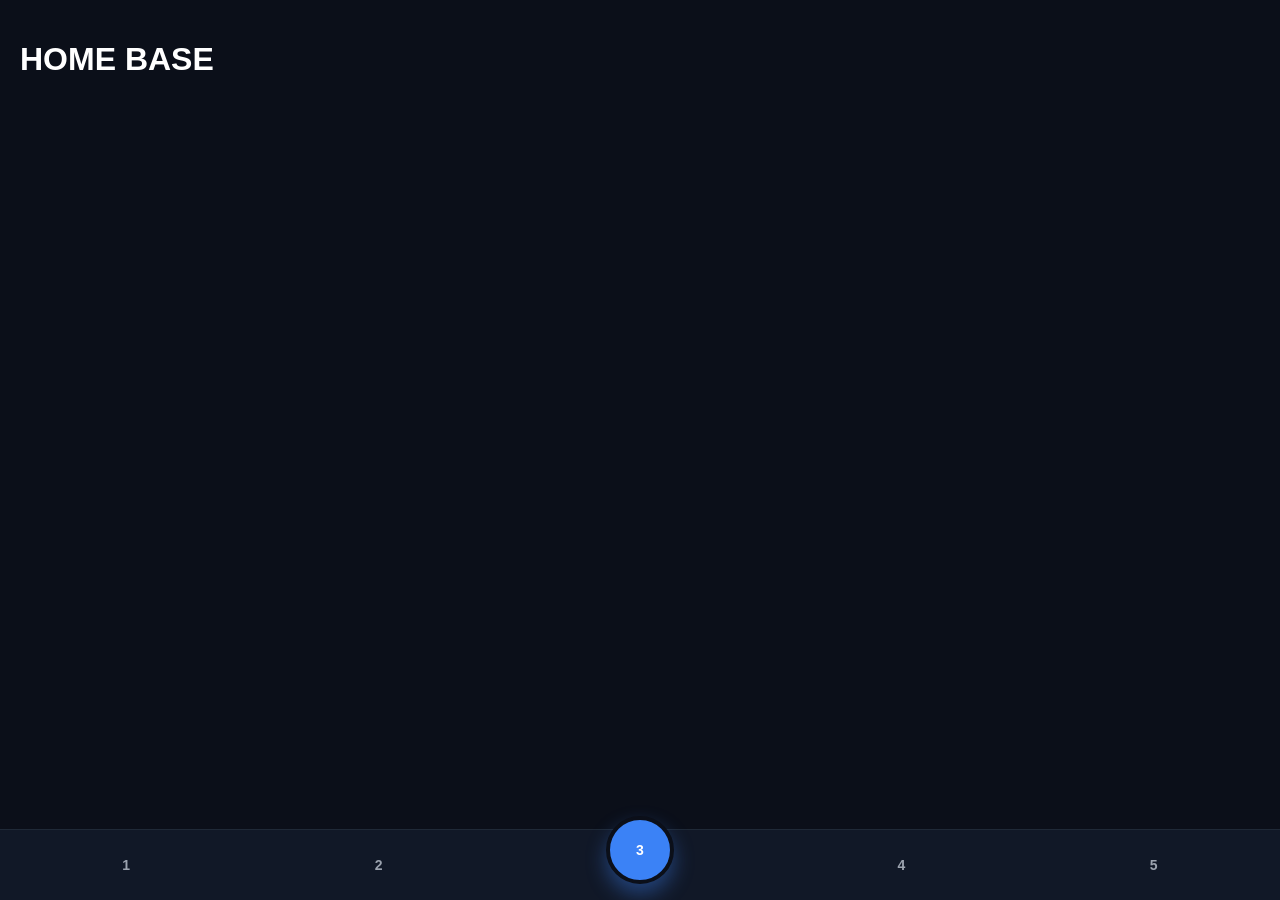
==== index.html @ bb0b7380 "Update page class for active content" ====
<!doctype html>
<html lang="id">
  <head>
    <meta charset="UTF-8" />
    <meta name="viewport" content="width=device-width, initial-scale=1.0" />
    <title>Manage Our Body</title>
    <link rel="stylesheet" href="Side.css" />
  </head>
  <body>
    <div class="content-container">
      <div id="page-sek" class="page-content">
        <h1>GAK TAHU</h1>
      </div>

      <div id="page-nanti" class="page-content">
        <h1>WORK BALANCE</h1>
      </div>

      <div id="page-utama" class="page-content active">
        <h1>HOME BASE</h1>
      </div>

      <div id="page-money" class="page-content">
        <h1>MONEY MANAGER</h1>
      </div>

      <div id="page-profile" class="page-content">
        <div class="profile-header">
          <div
            class="avatar-container"
            id="avatar-container"
            style="cursor: pointer"
          >
            <!-- Default Avatar gambar kosong/placeholder -->
            <img
              id="avatar-img"
              src="https://images.unsplash.com/photo-1535713875002-d1d0cf377fde?w=150"
              alt="Foto Profil"
              class="avatar"
            />

            <div class="edit-badge">✏️</div>
          </div>
        </div>
        <!-- Input file tersembunyi untuk memicu galeri HP -->
        <input
          type="file"
          id="avatar-input"
          accept="image/*"
          style="display: none"
        />

        <!-- Nama Profil -->
        <h2 class="profile-name">AKHMAD UBAIDILLAH ASFIYA</h2>

        <!-- Lencana My Points dengan Border Kuning Sesuai Referensi Foto 136666.jpg -->
        <div class="my-points-box">
          <span>MY POINTS</span>
        </div>
      

      <!-- Daftar Menu Utama -->
      <div class="menu-list">
        <!-- Button Informasi Pribadi -->
        <div class="menu-item" style="cursor: pointer">
          <div class="menu-left">👤 Informasi Pribadi</div>
          <div class="menu-right">➔</div>
        </div>
        <!-- Button Toko -->
        <div class="menu-item" style="cursor: pointer">
          <div class="menu-left">🏪 Toko</div>
          <div class="menu-right">➔</div>
        </div>
        <!-- Button Akumulasi Progress -->
        <div class="menu-item" style="cursor: pointer">
          <div class="menu-left">📊 Akumulasi Progress</div>
          <div class="menu-right">➔</div>
        </div>
      </div>

      <!-- Bagian Sub-Judul: General -->
      <h3 class="section-title">General</h3>

      <!-- Daftar Menu General -->
      <div class="menu-list">
        <!-- Button Bantuan -->
        <div class="menu-item" style="cursor: pointer">
          <div class="menu-left">❓ Bantuan</div>
          <div class="menu-right">➔</div>
        </div>
        <!-- Button Pengaturan -->
        <div class="menu-item" style="cursor: pointer">
          <div class="menu-left">⚙️ Pengaturan</div>
          <div class="menu-right">➔</div>
        </div>
        <!-- Button Legal -->
        <div class="menu-item" style="cursor: pointer">
          <div class="menu-left">⚖️ Legal</div>
          <div class="menu-right">➔</div>
        </div>
      </div>
    </div>
    <div class="bottom">
      <a href="#" data-target="page-sek">1</a>
      <a href="#" data-target="page-nanti">2</a>
      <a href="#" data-target="page-utama">3</a>
      <a href="#" data-target="page-money">4</a>
      <a href="#" data-target="page-profile">5</a>
    </div>

    <script>
      // --- 1. LOGIKA INTERAKTIF UPLOAD FOTO PROFIL ---
      const avatarContainer = document.getElementById("avatar-container");
      const avatarInput = document.getElementById("avatar-input");
      const avatarImg = document.getElementById("avatar-img");

      const savedAvatar = localStorage.getItem("user-avatar-data");
      if (savedAvatar) {
        if (avatarImg) avatarImg.src = savedAvatar;
      }

      if (avatarContainer) {
        avatarContainer.addEventListener("click", () => {
          if (avatarInput) avatarInput.click();
        });
      }

      if (avatarInput) {
        avatarInput.addEventListener("change", event => {
          const file = event.target.files[0];
          if (file) {
            const reader = new FileReader();
            reader.onload = function (e) {
              if (avatarImg) avatarImg.src = e.target.result;
              localStorage.setItem("user-avatar-data", e.target.result);
            };
            reader.readAsDataURL(file);
          }
        });
      }

      // --- 2. LOGIKA PERPINDAHAN HALAMAN NAVIGATION BOTTOM ---
      const menuTombol = document.querySelectorAll(".bottom a");
      const semuaHalaman = document.querySelectorAll(".page-content");

      menuTombol.forEach((tombol, indeks) => {
        tombol.addEventListener("click", event => {
          event.preventDefault();

          // Sembunyikan semua halaman terlebih dahulu
          semuaHalaman.forEach(halaman => {
            halaman.classList.remove("active");
          });

          // Tampilkan halaman yang sesuai dengan urutan tombol yang diklik
          if (semuaHalaman[indeks]) {
            semuaHalaman[indeks].classList.add("active");
          }
        });
      });
    </script>
  </body>
</html>
---- Side.css ----
/* Reset CSS Dasar agar rapi di layar HP */
body {
  margin: 0;
  padding: 0;
  font-family: sans-serif;
  background-color: #0b0f19; /* Latar belakang gelap amoled agar hemat baterai HP */
  color: #ffffff;
  min-height: 100vh;
  display: flex;
  flex-direction: column;
}
/* Mengatur wadah navigasi bawah */
.bottom {
  position: fixed;
  bottom: 0;
  left: 0;
  right: 0;
  height: 70px;
  background-color: #111827; /* Abu-abu sangat gelap */
  border-top: 1px solid #1f2937;
  display: flex;
  justify-content: space-around;
  align-items: center;
  z-index: 999;
}
/* Mengatur tiap tombol link di dalam navigasi */
.bottom a {
  color: #9ca3af; /* Warna abu-abu halus untuk menu yang belum aktif */
  text-decoration: none;
  font-weight: bold;
  font-size: 14px;
  width: 50px;
  height: 50px;
  display: flex;
  justify-content: center;
  align-items: center;
  border-radius: 50%;
  transition: all 0.2s ease;
  -webkit-tap-highlight-color: transparent;
}
/* Efek ketika tombol disentuh di layar HP */
.bottom a:active {
  background-color: #1f2937;
  color: #3b82f6;
  outline: none;
  border-radius: 50%;
}
.bottom a:nth-child(3) {
  background-color: #3b82f6; /* Warna biru menyala */
  color: #ffffff;
  width: 60px;
  height: 60px;
  transform: translateY(-15px); /* Menggeser tombol ke atas agar menonjol */
  box-shadow: 0 10px 20px rgba(59, 130, 246, 0.4);
  border: 4px solid #0b0f19; /* Memisahkan tombol dari batas bar */
}
/* Efek saat tombol tengah ditekan */
.bottom a:nth-child(3):active {
  background-color: #2563eb;
  transform: translateY(-12px) scale(0.95);
}
/* --- GAYA TATA LETAK MENU PROFIL TERPERINCI --- */
.content-container {
  padding: 20px;
  padding-bottom: 90px; /* Memberi ruang agar tidak terpotong navbar */
}
.page-content {
  display: none; /* Sembunyikan default */
}
.page-content.active {
  display: block; /* Munculkan saat aktif */
}
.profile-header {
  display: flex;
  flex-direction: column;
  align-items: center;
  margin-top: 30px;
  margin-bottom: 30px;
}
.avatar-container {
  position: relative;
  width: 120px;
  height: 120px;
}
.avatar {
  width: 100%;
  height: 100%;
  border-radius: 50%;
  object-fit: cover;
  border: 3px solid #1f2937;
  background-color: #1f2937;
}
.edit-badge {
  position: absolute;
  bottom: 0px;
  right: 0px;
  background-color: #111827;
  width: 20px;
  height: 20px;
  border-radius: 50%;
  display: flex;
  justify-content: center;
  align-items: center;
  font-size: 14px;
  border: 2px solid #0b0f19;
  -webkit-tap-highlight-color: transparent;
}
.profile-name {
  font-size: 18px;
  font-weight: bold;
  letter-spacing: 0.5px;
  margin: 16px 0 12px 0;
  text-align: center;
  color: #ffffff;
}
/* Lencana My Points Berwarna Kuning Mengacu pada Referensi Foto 136666.jpg */
.my-points-box {
  display: block;
  width: 100%;
  max-width: 320px;
  margin: 15px auto;
  box-sizing: border-box;
  padding: 12px 0;
  border: 3px solid #fde047;
  border-radius: 16px;
  color: #fde047;
  font-weight: bold;
  font-size: 14px;
  text-align: center;
  background-color: transparent;
}
/* Pengelompokan Kotak List Menu */
.menu-list {
  background-color: #111827;
  border-radius: 16px;
  overflow: hidden;
  border: 1px solid #1f2937;
  margin-bottom: 24px;
}
.menu-item {
  display: flex;
  justify-content: space-between;
  align-items: center;
  padding: 18px;
  border-bottom: 1px solid #1f2937;
  transition: background-color 0.2s ease;
}
.menu-item:active {
  background-color: #1f2937; /* Efek menyala samar saat disentuh di HP */
}
.menu-item:last-child {
  border-bottom: none; /* Hilangkan garis bawah untuk item paling bawah */
}
.menu-left {
  font-size: 15px;
  font-weight: bold;
  color: #f3f4f6;
}
.menu-right {
  color: #6b7280;
  font-size: 14px;
}
/* Judul Kategori "General" */
.section-title {
  font-size: 15px;
  font-weight: bold;
  text-transform: uppercase;
  letter-spacing: 0.5px;
  margin: 10px 0 12px 4px;
  color: #9ca3af;
}
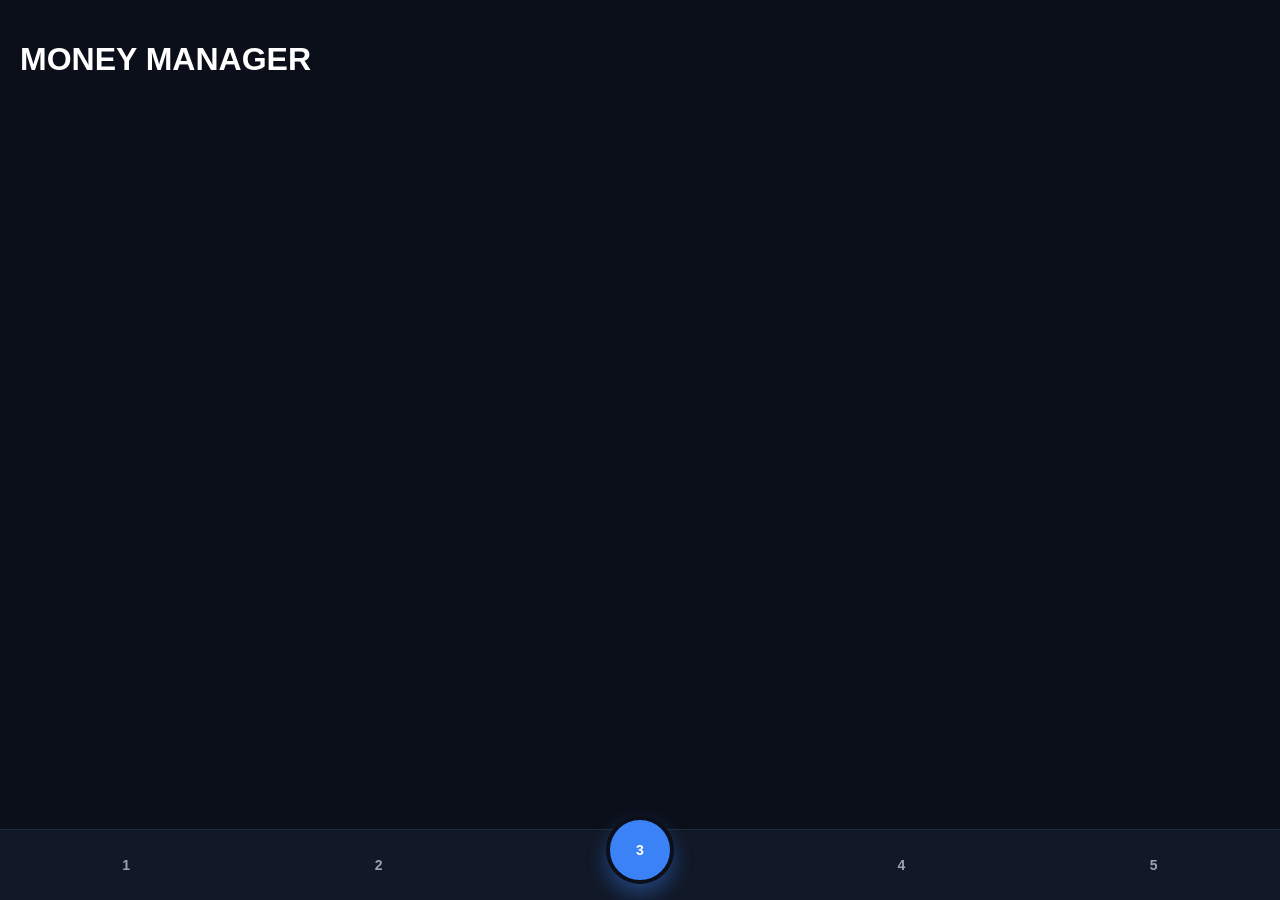
==== commit 511a71bb: "Rename Base.html to index.html" ====
--- a/index.html
+++ b/index.html
@@ -5,6 +5,7 @@
     <meta name="viewport" content="width=device-width, initial-scale=1.0" />
     <title>Manage Our Body</title>
     <link rel="stylesheet" href="Side.css" />
+    
   </head>
   <body>
     <div class="content-container">
@@ -16,11 +17,11 @@
         <h1>WORK BALANCE</h1>
       </div>
 
-      <div id="page-utama" class="page-content active">
+      <div id="page-utama" class="page-content">
         <h1>HOME BASE</h1>
       </div>
 
-      <div id="page-money" class="page-content">
+      <div id="page-money" class="page-content active">
         <h1>MONEY MANAGER</h1>
       </div>
 
@@ -57,46 +58,66 @@
         <div class="my-points-box">
           <span>MY POINTS</span>
         </div>
-      
 
-      <!-- Daftar Menu Utama -->
-      <div class="menu-list">
-        <!-- Button Informasi Pribadi -->
-        <div class="menu-item" style="cursor: pointer">
-          <div class="menu-left">👤 Informasi Pribadi</div>
-          <div class="menu-right">➔</div>
+        <!-- Daftar Menu Utama -->
+        <div class="menu-list">
+          <!-- Button Informasi Pribadi -->
+          <div class="menu-item" style="cursor: pointer">
+            <div class="menu-left">👤 Informasi Pribadi</div>
+            <div class="menu-right">➔</div>
+          </div>
+          <!-- Button Toko -->
+          <div class="menu-item" style="cursor: pointer">
+            <div class="menu-left">🏪 Toko</div>
+            <div class="menu-right">➔</div>
+          </div>
+          <!-- Button Akumulasi Progress -->
+          <div class="menu-item" style="cursor: pointer">
+            <div class="menu-left">📊 Akumulasi Progress</div>
+            <div class="menu-right">➔</div>
+          </div>
         </div>
-        <!-- Button Toko -->
-        <div class="menu-item" style="cursor: pointer">
-          <div class="menu-left">🏪 Toko</div>
-          <div class="menu-right">➔</div>
+
+        <!-- Bagian Sub-Judul: General -->
+        <h3 class="section-title">General</h3>
+
+        <!-- Daftar Menu General -->
+        <div class="menu-list">
+          <!-- Button Bantuan -->
+          <div class="menu-item" style="cursor: pointer">
+            <div class="menu-left">❓ Bantuan</div>
+            <div class="menu-right">➔</div>
+          </div>
+          <!-- Button Pengaturan -->
+          <div class="menu-item" style="cursor: pointer">
+            <div class="menu-left">⚙️ Pengaturan</div>
+            <div class="menu-right">➔</div>
+          </div>
+          <!-- Button Legal -->
+          <div class="menu-item" style="cursor: pointer">
+            <div class="menu-left">⚖️ Legal</div>
+            <div class="menu-right">➔</div>
+          </div>
         </div>
-        <!-- Button Akumulasi Progress -->
-        <div class="menu-item" style="cursor: pointer">
-          <div class="menu-left">📊 Akumulasi Progress</div>
-          <div class="menu-right">➔</div>
-        </div>
-      </div>
+        <div id="halaman-pengaturan" style="display: none">
+          <div class="menu-list" style="margin-bottom: 15px">
+            <div
+              class="menu-item"
+              id="btn-kembali-profil"
+              style="cursor: pointer; font-weight: bold"
+            >
+              <div class="menu-left">⬅️ Kembali ke Profil</div>
+              <div class="menu-right"></div>
+            </div>
+          </div>
 
-      <!-- Bagian Sub-Judul: General -->
-      <h3 class="section-title">General</h3>
-
-      <!-- Daftar Menu General -->
-      <div class="menu-list">
-        <!-- Button Bantuan -->
-        <div class="menu-item" style="cursor: pointer">
-          <div class="menu-left">❓ Bantuan</div>
-          <div class="menu-right">➔</div>
-        </div>
-        <!-- Button Pengaturan -->
-        <div class="menu-item" style="cursor: pointer">
-          <div class="menu-left">⚙️ Pengaturan</div>
-          <div class="menu-right">➔</div>
-        </div>
-        <!-- Button Legal -->
-        <div class="menu-item" style="cursor: pointer">
-          <div class="menu-left">⚖️ Legal</div>
-          <div class="menu-right">➔</div>
+          <h3 class="section-title">Tampilan & Bahasa</h3>
+          <div class="menu-list">
+            <div class="menu-item" style="cursor: pointer">
+              <div class="menu-left">🌓 Mode Tampilan (Dark/Light)</div>
+              <div class="menu-right">➔</div>
+            </div>
+          </div>
         </div>
       </div>
     </div>
@@ -107,57 +128,6 @@
       <a href="#" data-target="page-money">4</a>
       <a href="#" data-target="page-profile">5</a>
     </div>
-
-    <script>
-      // --- 1. LOGIKA INTERAKTIF UPLOAD FOTO PROFIL ---
-      const avatarContainer = document.getElementById("avatar-container");
-      const avatarInput = document.getElementById("avatar-input");
-      const avatarImg = document.getElementById("avatar-img");
-
-      const savedAvatar = localStorage.getItem("user-avatar-data");
-      if (savedAvatar) {
-        if (avatarImg) avatarImg.src = savedAvatar;
-      }
-
-      if (avatarContainer) {
-        avatarContainer.addEventListener("click", () => {
-          if (avatarInput) avatarInput.click();
-        });
-      }
-
-      if (avatarInput) {
-        avatarInput.addEventListener("change", event => {
-          const file = event.target.files[0];
-          if (file) {
-            const reader = new FileReader();
-            reader.onload = function (e) {
-              if (avatarImg) avatarImg.src = e.target.result;
-              localStorage.setItem("user-avatar-data", e.target.result);
-            };
-            reader.readAsDataURL(file);
-          }
-        });
-      }
-
-      // --- 2. LOGIKA PERPINDAHAN HALAMAN NAVIGATION BOTTOM ---
-      const menuTombol = document.querySelectorAll(".bottom a");
-      const semuaHalaman = document.querySelectorAll(".page-content");
-
-      menuTombol.forEach((tombol, indeks) => {
-        tombol.addEventListener("click", event => {
-          event.preventDefault();
-
-          // Sembunyikan semua halaman terlebih dahulu
-          semuaHalaman.forEach(halaman => {
-            halaman.classList.remove("active");
-          });
-
-          // Tampilkan halaman yang sesuai dengan urutan tombol yang diklik
-          if (semuaHalaman[indeks]) {
-            semuaHalaman[indeks].classList.add("active");
-          }
-        });
-      });
-    </script>
+<script src="script.js"></script>
   </body>
 </html>
--- a/Side.css
+++ b/Side.css
@@ -169,3 +169,38 @@
   margin: 10px 0 12px 4px;
   color: #9ca3af;
 }
+#halaman-pengaturan {
+  animation: fadeIn 0.3s ease-in-out;
+}
+
+@keyframes fadeIn {
+  from {
+    opacity: 0;
+    transform: translateY(10px);
+  }
+  to {
+    opacity: 1;
+    transform: translateY(0);
+  }
+}
+
+/* Jarak sub-judul (General, Tampilan, dll) biar lebih rapi */
+.section-title {
+  font-size: 14px;
+  font-weight: 600;
+  color: #757575; /* Warna abu-abu elegan */
+  margin: 20px 0 8px 4px;
+  text-transform: uppercase;
+  letter-spacing: 0.5px;
+}
+
+/* Sedikit tweak untuk tombol kembali agar terlihat tegas */
+#btn-kembali-profil {
+  background-color: rgba(0, 0, 0, 0.02); /* Kasih background tipis */
+  border-left: 4px solid #007bff; /* Garis aksen biru di kiri */
+  border-radius: 4px;
+}
+
+#btn-kembali-profil:hover {
+  background-color: rgba(0, 0, 0, 0.05);
+}
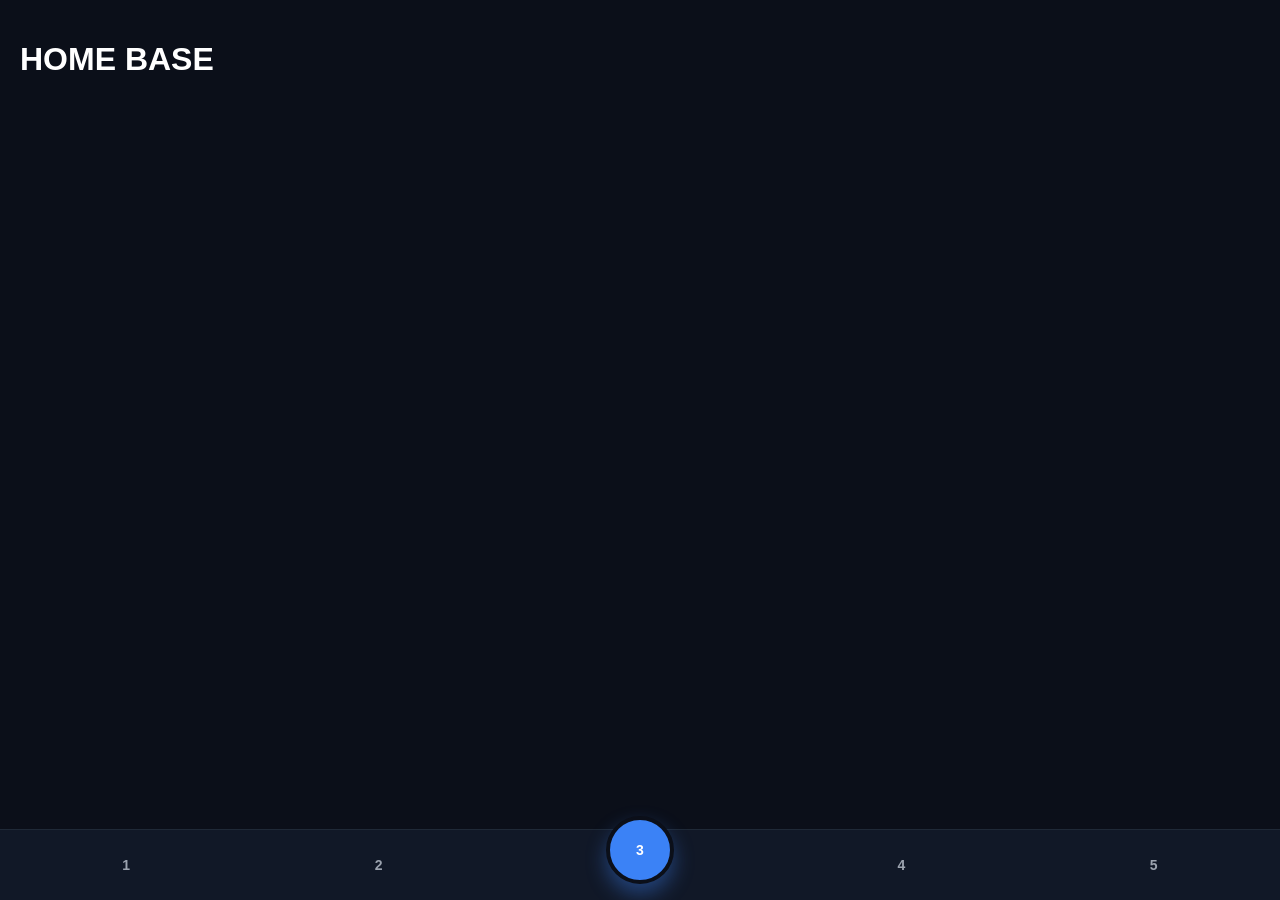
==== commit 639809ec: "Update page-utama and page-money classes" ====
--- a/index.html
+++ b/index.html
@@ -5,7 +5,6 @@
     <meta name="viewport" content="width=device-width, initial-scale=1.0" />
     <title>Manage Our Body</title>
     <link rel="stylesheet" href="Side.css" />
-    
   </head>
   <body>
     <div class="content-container">
@@ -17,11 +16,11 @@
         <h1>WORK BALANCE</h1>
       </div>
 
-      <div id="page-utama" class="page-content">
+      <div id="page-utama" class="page-content active">
         <h1>HOME BASE</h1>
       </div>
 
-      <div id="page-money" class="page-content active">
+      <div id="page-money" class="page-content">
         <h1>MONEY MANAGER</h1>
       </div>
 
@@ -89,7 +88,11 @@
             <div class="menu-right">➔</div>
           </div>
           <!-- Button Pengaturan -->
-          <div class="menu-item" style="cursor: pointer">
+          <div
+            id="btn-buka-pengaturan"
+            class="menu-item"
+            style="cursor: pointer"
+          >
             <div class="menu-left">⚙️ Pengaturan</div>
             <div class="menu-right">➔</div>
           </div>
@@ -99,26 +102,60 @@
             <div class="menu-right">➔</div>
           </div>
         </div>
-        <div id="halaman-pengaturan" style="display: none">
-          <div class="menu-list" style="margin-bottom: 15px">
-            <div
-              class="menu-item"
-              id="btn-kembali-profil"
-              style="cursor: pointer; font-weight: bold"
-            >
-              <div class="menu-left">⬅️ Kembali ke Profil</div>
-              <div class="menu-right"></div>
+      </div>
+      <div id="halaman-pengaturan" class="page-content">
+        <div class="menu-list" style="margin-bottom: 15px">
+          <div
+            class="menu-item"
+            id="btn-kembali-profil"
+            style="cursor: pointer; font-weight: bold"
+          >
+            <div class="menu-left">⬅️ Kembali ke Profil</div>
+            <div class="menu-right"></div>
+          </div>
+        </div>
+
+        <h3 class="section-title">Tampilan & Bahasa</h3>
+        <!-- dark mode -->
+        <div class="menu-list">
+          <div class="menu-item" style="cursor: pointer">
+            <div class="menu-left">🌗 Mode Tampilan (Dark/Light)</div>
+            <div class="menu-right">
+              <label class="switch-warna">
+                <input type="checkbox" id="toggle-darkmode" />
+                <span class="slider-bulat"></span>
+              </label>
             </div>
           </div>
 
-          <h3 class="section-title">Tampilan & Bahasa</h3>
-          <div class="menu-list">
-            <div class="menu-item" style="cursor: pointer">
-              <div class="menu-left">🌓 Mode Tampilan (Dark/Light)</div>
-              <div class="menu-right">➔</div>
-            </div>
+          <!-- bahasa -->
+          <div class="menu-item" style="cursor: pointer">
+            <div class="menu-left">Bahasa</div>
+            <div class="menu-right">➔</div>
           </div>
         </div>
+
+        <h3 class="section-title">Aksesibilitas</h3>
+        <!-- notifikasi -->
+        <div class="menu-list">
+          <div class="menu-item" style="cursor: pointer">
+            <div class="menu-left">Notifikasi</div>
+            <div class="menu-right">➔</div>
+          </div>
+          <!-- unit pengukuran -->
+          <div class="menu-item" style="cursor: pointer">
+            <div class="menu-left">Pengukuran</div>
+            <div class="menu-right">➔</div>
+          </div>
+          <!-- Font -->
+          <div class="menu-item" style="cursor: pointer">
+            <div class="menu-left">Font</div>
+            <div class="menu-right">➔</div>
+          </div>
+        </div>
+      </div>
+      <div id="tampilan" class="page-content">
+        <div class="menu-item" style="cursor: pointer"></div>
       </div>
     </div>
     <div class="bottom">
@@ -128,6 +165,6 @@
       <a href="#" data-target="page-money">4</a>
       <a href="#" data-target="page-profile">5</a>
     </div>
-<script src="script.js"></script>
+    <script src="script.js"></script>
   </body>
 </html>
--- a/Side.css
+++ b/Side.css
@@ -169,9 +169,6 @@
   margin: 10px 0 12px 4px;
   color: #9ca3af;
 }
-#halaman-pengaturan {
-  animation: fadeIn 0.3s ease-in-out;
-}
 
 @keyframes fadeIn {
   from {
@@ -204,3 +201,150 @@
 #btn-kembali-profil:hover {
   background-color: rgba(0, 0, 0, 0.05);
 }
+#list-pengaturan {
+    display: none; /* Sembunyi secara default */
+}
+#list-pengaturan.active {
+    display: block; /* Muncul ketika aktif */
+}
+#halaman-pengaturan { display: none; }
+#halaman-pengaturan.active { display: block; }
+
+/* ==========================================
+   FITUR SWITCH TOGGLE (DARK/LIGHT)
+   ========================================== */
+.switch-warna {
+  position: relative;
+  display: inline-block;
+  width: 42px;
+  height: 22px;
+}
+
+/* Sembunyikan Checkbox Asli */
+.switch-warna input {
+  opacity: 0;
+  width: 0;
+  height: 0;
+}
+
+/* Latar Belakang Slider */
+.slider-bulat {
+  position: absolute;
+  cursor: pointer;
+  top: 0; left: 0; right: 0; bottom: 0;
+  background-color: #3a3a3c; /* Warna default pas gelap */
+  transition: 0.3s ease;
+  border-radius: 22px;
+}
+
+/* Tombol Bulat di Dalam */
+.slider-bulat::before {
+  position: absolute;
+  content: "";
+  height: 16px;
+  width: 16px;
+  left: 3px;
+  bottom: 3px;
+  background-color: #ffffff;
+  transition: 0.3s ease;
+  border-radius: 50%;
+}
+
+/* Efek Pas Switch Aktif (Light Mode / Checked) */
+.switch-warna input:checked + .slider-bulat {
+  background-color: #007bff; /* Mengikuti warna aksen biru profil Mas Ubay */
+}
+
+.switch-warna input:checked + .slider-bulat::before {
+  transform: translateX(20px);
+}
+
+/* ==========================================
+   OVERRIDE WARNA UNTUK LIGHT MODE
+   ========================================== */
+body.light-mode {
+  background-color: #f4f6f9 !important;
+  color: #1c1c1e !important;
+}
+
+body.light-mode .content-container,
+body.light-mode .page-content {
+  background-color: #ffffff !important;
+  color: #1c1c1e !important;
+}
+
+body.light-mode .menu-item {
+  background-color: #f0f2f5 !important;
+  color: #1c1c1e !important;
+}
+
+body.light-mode .section-title {
+  color: #666666 !important;
+}
+
+body.light-mode h1, 
+body.light-mode h2, 
+body.light-mode h3 {
+  color: #1c1c1e !important;
+}
+/* ==========================================
+   OVERRIDE WARNA UNTUK LIGHT MODE (FIX TULISAN PUTIH)
+   ========================================== */
+body.light-mode {
+  background-color: #f4f6f9 !important;
+  color: #1c1c1e !important;
+}
+
+body.light-mode .content-container,
+body.light-mode .page-content {
+  background-color: #ffffff !important;
+  color: #1c1c1e !important;
+}
+
+/* Memaksa semua item list menu dan teks di dalamnya berubah jadi hitam */
+body.light-mode .menu-item,
+body.light-mode .menu-item *,
+body.light-mode .menu-left,
+body.light-mode .menu-right,
+body.light-mode #btn-kembali-profil {
+  background-color: #f0f2f5 !important;
+  color: #1c1c1e !important;
+}
+
+/* Memaksa judul-judul section agar warnanya abu-abu gelap/hitam */
+body.light-mode .section-title {
+  color: #555555 !important;
+}
+
+body.light-mode h1, 
+body.light-mode h2, 
+body.light-mode h3 {
+  color: #1c1c1e !important;
+}
+
+/* --- LENCANA MY POINTS FIX CENTER (FLEXBOX) --- */
+.my-points-box {
+  background-color: #0f2c59 !important; /* Warna Dark Blue Premium */
+  border: 1px solid #0f2c59 !important;
+  border-radius: 12px !important;
+  margin: 15px auto !important;
+  width: 100% !important;
+  box-sizing: border-box !important;
+  
+  /* Kombinasi Flexbox biar teks WAJIB di tengah */
+  display: flex !important;
+  justify-content: center !important; /* Tengah secara Horizontal */
+  align-items: center !important;     /* Tengah secara Vertikal */
+  padding: 12px 0 !important;         /* Atur tinggi kotak atas-bawah */
+}
+
+.my-points-box span {
+  color: #ffffff !important;
+  font-weight: 700 !important;
+  letter-spacing: 1px !important;
+  text-align: center !important;
+  line-height: 1 !important;          /* Menghilangkan sisa spasi font */
+  margin: 0 !important;               /* Reset margin bawaan span */
+  padding: 0 !important;              /* Reset padding bawaan span */
+}
+
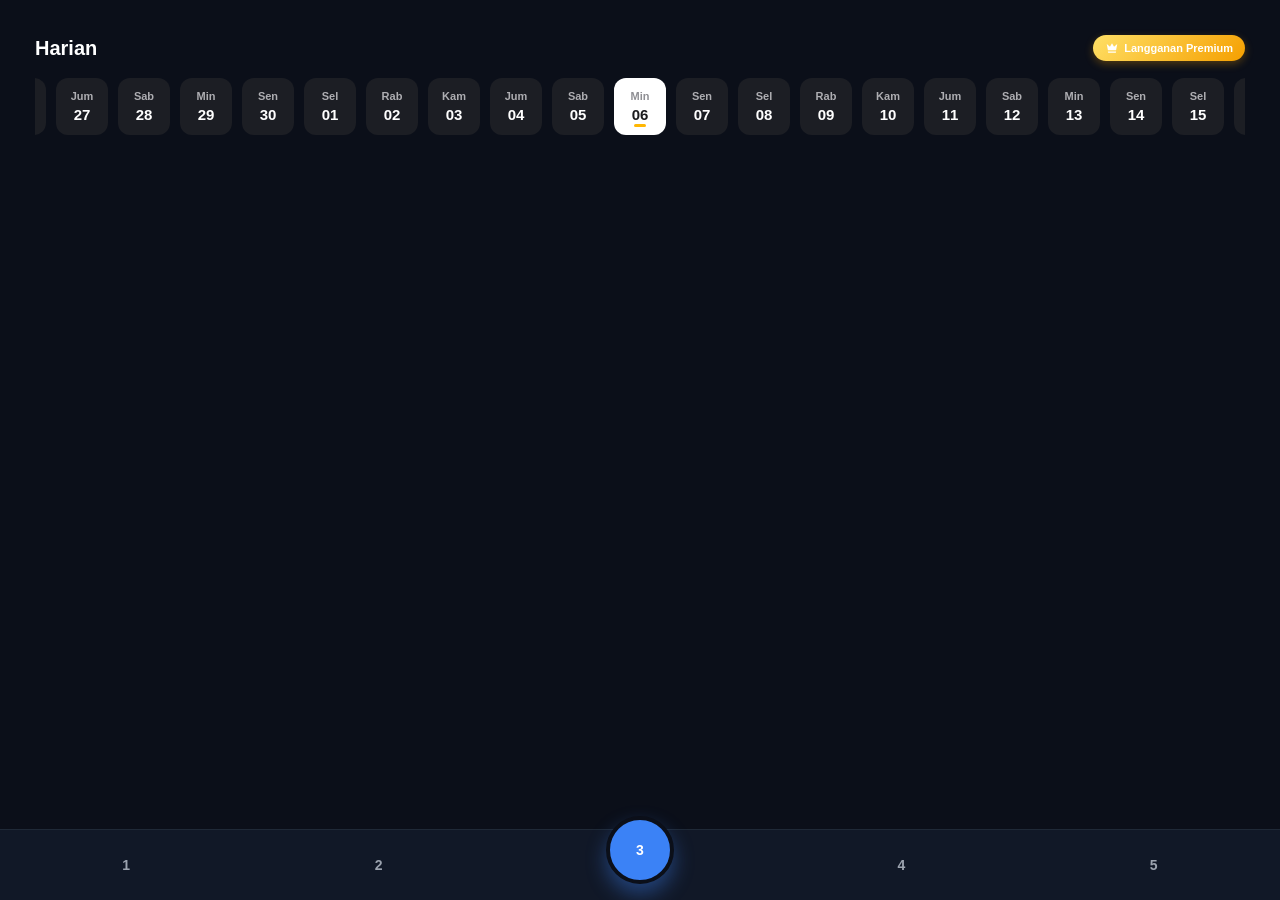
==== commit 2ecfb353: "Add files via upload" ====
--- a/index.html
+++ b/index.html
@@ -16,8 +16,50 @@
         <h1>WORK BALANCE</h1>
       </div>
 
-      <div id="page-utama" class="page-content active">
-        <h1>HOME BASE</h1>
+      <!-- DASHBOARD --->
+      <div id="dashboard" class="page-content active">
+        <div class="dashboard-calendar-section">
+          <div class="calendar-top-bar">
+            <h1 class="calendar-title">Harian</h1>
+            <button class="btn-premium">
+              <svg
+                width="14"
+                height="14"
+                viewBox="0 0 24 24"
+                fill="currentColor"
+              >
+                <path
+                  d="M5 16L3 5L8.5 10L12 4L15.5 10L21 5L19 16H5M19 19C19 19.6 18.6 20 18 20H6C5.4 20 5 19.6 5 19V18H19V19Z"
+                />
+              </svg>
+              Langganan Premium
+            </button>
+          </div>
+
+          <div class="calendar-container">
+            <button
+              id="btn-hari-ini"
+              class="btn-hari-ini"
+              style="display: none"
+            >
+              <svg
+                width="12"
+                height="12"
+                viewBox="0 0 24 24"
+                fill="none"
+                stroke="currentColor"
+                stroke-width="3"
+                stroke-linecap="round"
+                stroke-linejoin="round"
+              >
+                <polyline points="15 18 9 12 15 6"></polyline>
+              </svg>
+              Hari ini
+            </button>
+
+            <div id="calendar-wrapper" class="calendar-wrapper"></div>
+          </div>
+        </div>
       </div>
 
       <div id="page-money" class="page-content">
@@ -53,104 +95,202 @@
         <!-- Nama Profil -->
         <h2 class="profile-name">AKHMAD UBAIDILLAH ASFIYA</h2>
 
-        <!-- Lencana My Points dengan Border Kuning Sesuai Referensi Foto 136666.jpg -->
+        <!-- Lencana My Points -->
         <div class="my-points-box">
           <span>MY POINTS</span>
         </div>
 
+        <h3 class="section-title" data-lang="profile">Profil</h3>
         <!-- Daftar Menu Utama -->
         <div class="menu-list">
           <!-- Button Informasi Pribadi -->
           <div class="menu-item" style="cursor: pointer">
-            <div class="menu-left">👤 Informasi Pribadi</div>
-            <div class="menu-right">➔</div>
-          </div>
+            <div class="menu-left" data-lang="personal_info">
+              Informasi Pribadi
+            </div>
+            <div class="menu-right">➔</div>
+          </div>
+
           <!-- Button Toko -->
           <div class="menu-item" style="cursor: pointer">
-            <div class="menu-left">🏪 Toko</div>
+            <div class="menu-left" data-lang="store">Toko</div>
             <div class="menu-right">➔</div>
           </div>
           <!-- Button Akumulasi Progress -->
           <div class="menu-item" style="cursor: pointer">
-            <div class="menu-left">📊 Akumulasi Progress</div>
+            <div class="menu-left" data-lang="achievements">Pencapaian</div>
+            <div class="menu-right">➔</div>
+          </div>
+
+          <!-- button widget -->
+          <div class="menu-item" style="cursor: pointer">
+            <div class="menu-left" data-lang="widgets">Widget</div>
             <div class="menu-right">➔</div>
           </div>
         </div>
 
         <!-- Bagian Sub-Judul: General -->
-        <h3 class="section-title">General</h3>
+        <h3 class="section-title" data-lang="general">Umum</h3>
 
         <!-- Daftar Menu General -->
         <div class="menu-list">
           <!-- Button Bantuan -->
           <div class="menu-item" style="cursor: pointer">
-            <div class="menu-left">❓ Bantuan</div>
-            <div class="menu-right">➔</div>
-          </div>
+            <div class="menu-left" data-lang="help">Bantuan</div>
+            <div class="menu-right">➔</div>
+          </div>
+
           <!-- Button Pengaturan -->
           <div
             id="btn-buka-pengaturan"
             class="menu-item"
             style="cursor: pointer"
           >
-            <div class="menu-left">⚙️ Pengaturan</div>
-            <div class="menu-right">➔</div>
-          </div>
+            <div class="menu-left" data-lang="settings">Pengaturan</div>
+            <div class="menu-right">➔</div>
+          </div>
+
           <!-- Button Legal -->
           <div class="menu-item" style="cursor: pointer">
-            <div class="menu-left">⚖️ Legal</div>
-            <div class="menu-right">➔</div>
-          </div>
-        </div>
-      </div>
-      <div id="halaman-pengaturan" class="page-content">
-        <div class="menu-list" style="margin-bottom: 15px">
-          <div
-            class="menu-item"
-            id="btn-kembali-profil"
-            style="cursor: pointer; font-weight: bold"
-          >
-            <div class="menu-left">⬅️ Kembali ke Profil</div>
-            <div class="menu-right"></div>
-          </div>
-        </div>
-
-        <h3 class="section-title">Tampilan & Bahasa</h3>
-        <!-- dark mode -->
-        <div class="menu-list">
-          <div class="menu-item" style="cursor: pointer">
-            <div class="menu-left">🌗 Mode Tampilan (Dark/Light)</div>
-            <div class="menu-right">
-              <label class="switch-warna">
-                <input type="checkbox" id="toggle-darkmode" />
-                <span class="slider-bulat"></span>
-              </label>
-            </div>
-          </div>
-
-          <!-- bahasa -->
-          <div class="menu-item" style="cursor: pointer">
-            <div class="menu-left">Bahasa</div>
-            <div class="menu-right">➔</div>
-          </div>
-        </div>
-
-        <h3 class="section-title">Aksesibilitas</h3>
-        <!-- notifikasi -->
-        <div class="menu-list">
-          <div class="menu-item" style="cursor: pointer">
-            <div class="menu-left">Notifikasi</div>
-            <div class="menu-right">➔</div>
-          </div>
-          <!-- unit pengukuran -->
-          <div class="menu-item" style="cursor: pointer">
-            <div class="menu-left">Pengukuran</div>
-            <div class="menu-right">➔</div>
-          </div>
-          <!-- Font -->
-          <div class="menu-item" style="cursor: pointer">
-            <div class="menu-left">Font</div>
-            <div class="menu-right">➔</div>
+            <div class="menu-left" data-lang="about">Tentang</div>
+            <div class="menu-right">➔</div>
+          </div>
+        </div>
+      </div>
+
+      <!--halaman pengaturan -->
+      <div
+        id="halaman-pengaturan"
+        class="page-content"
+        style="padding: 0; background: transparent"
+      >
+        <div class="header-pengaturan-baru">
+          <span id="btn-kembali-profil">
+            <svg
+              width="22"
+              height="22"
+              viewBox="0 0 24 24"
+              fill="none"
+              stroke="currentColor"
+              stroke-width="2.8"
+              stroke-linecap="round"
+              stroke-linejoin="round"
+            >
+              <line x1="19" y1="12" x2="5" y2="12"></line>
+              <polyline points="12 19 5 12 12 5"></polyline>
+            </svg>
+          </span>
+        </div>
+        <div class="layer-konten-pengaturan">
+          <h3 class="section-title" data-lang="appearance">
+            Tampilan & Bahasa
+          </h3>
+
+          <!-- dark mode -->
+          <div class="menu-list">
+            <div class="menu-item" style="cursor: pointer">
+              <div class="menu-left" data-lang="display">Tampilan Sistem</div>
+              <div class="menu-right">
+                <label class="switch-warna">
+                  <input type="checkbox" id="toggle-darkmode" />
+                  <span class="slider-bulat"></span>
+                </label>
+              </div>
+            </div>
+
+            <!-- bahasa -->
+            <div class="menu-item" style="cursor: pointer">
+              <div class="menu-left" data-lang="language">Bahasa</div>
+              <div class="menu-right">
+                <select id="language-select">
+                  <option value="id">Indonesia</option>
+                  <option value="en">English</option>
+                </select>
+              </div>
+            </div>
+          </div>
+
+          <h3 class="section-title" data-lang="accessibility">Aksesibilitas</h3>
+
+          <!-- notifikasi -->
+          <div class="menu-list">
+            <div class="menu-item" style="cursor: pointer">
+              <div class="menu-left" data-lang="notification">Notifikasi</div>
+              <div class="menu-right">
+                <label class="switch">
+                  <input type="checkbox" id="check-notifikasi" />
+                  <span class="slider"></span>
+                </label>
+              </div>
+            </div>
+
+            <!-- unit pengukuran -->
+            <div class="menu-item" id="btn-units" style="cursor: pointer">
+              <div class="menu-left" data-lang="units">Pengukuran</div>
+              <div class="menu-right">➔</div>
+            </div>
+          </div>
+        </div>
+      </div>
+
+      <!-- halaman Units/ pengukuran -->
+      <div
+        id="halaman-units"
+        class="page-content"
+        style="padding: 0; background: transparent; display: none"
+      >
+        <div class="header-pengaturan-baru">
+          <span id="btn-kembali-pengaturan" style="cursor: pointer">
+            <svg
+              width="22"
+              height="22"
+              viewBox="0 0 24 24"
+              fill="none"
+              stroke="currentColor"
+              stroke-width="2.8"
+              stroke-linecap="round"
+              stroke-linejoin="round"
+            >
+              <line x1="19" y1="12" x2="5" y2="12"></line>
+              <polyline points="12 19 5 12 12 5"></polyline>
+            </svg>
+          </span>
+        </div>
+        <div class="layer-konten-pengaturan">
+          <div class="menu-list">
+            <!-- Item Berat -->
+            <div class="menu-item">
+              <div class="menu-left" data-lang="weight_unit">Satuan Berat</div>
+              <div class="menu-right">
+                <select id="weight-unit">
+                  <option value="kg">kg</option>
+                  <option value="lbs">lbs</option>
+                </select>
+              </div>
+            </div>
+
+            <!-- Item Tinggi -->
+            <div class="menu-item">
+              <div class="menu-left" data-lang="height_unit">Satuan Tinggi</div>
+              <div class="menu-right">
+                <select id="height-unit">
+                  <option value="cm">cm</option>
+                  <option value="ft">ft</option>
+                </select>
+              </div>
+            </div>
+
+            <!-- Item Mata Uang -->
+            <div class="menu-item">
+              <div class="menu-left" data-lang="currency">Mata Uang</div>
+              <div class="menu-right">
+                <select id="currency-unit">
+                  <option value="IDR">IDR</option>
+                  <option value="USD">USD</option>
+                  <option value="EUR">EUR</option>
+                </select>
+              </div>
+            </div>
           </div>
         </div>
       </div>
--- a/Side.css
+++ b/Side.css
@@ -1,4 +1,5 @@
-/* Reset CSS Dasar agar rapi di layar HP */
+
+
 body {
   margin: 0;
   padding: 0;
@@ -59,6 +60,197 @@
   background-color: #2563eb;
   transform: translateY(-12px) scale(0.95);
 }
+
+/* ==========================================
+   STYLE KALENDER DASHBOARD (DEFAULT: DARK MODE)
+   ========================================== */
+
+.dashboard-calendar-section {
+  width: 100%;
+  padding: 15px 0 5px 0;
+  box-sizing: border-box;
+}
+
+/* Tata Letak Header Atas */
+.calendar-top-bar {
+  display: flex;
+  justify-content: space-between;
+  align-items: center;
+  padding: 0 15px 12px 15px;
+}
+
+/* 🌙 SETTINGAN KONDISI GELAP (DEFAULT SISTEM MAS UBAY) */
+
+/* Judul "Harian" di Dark Mode */
+.calendar-title {
+  font-size: 20px;
+  font-weight: 800;
+  margin: 0;
+  color: #ffffff !important; /* Putih bersih */
+}
+
+/* Tombol Langganan Premium */
+.btn-premium {
+  display: flex;
+  align-items: center;
+  gap: 5px;
+  background: linear-gradient(135deg, #ffe066, #f59f00);
+  border: none;
+  border-radius: 20px;
+  padding: 6px 12px;
+  font-size: 11px;
+  font-weight: 700;
+  color: #ffffff;
+  box-shadow: 0 3px 8px rgba(245, 159, 0, 0.3);
+  cursor: pointer;
+}
+
+/* Kontainer Kalender Geser */
+.calendar-container {
+  display: flex;
+  align-items: center;
+  padding: 0 15px;
+  gap: 10px;
+  width: 100%;
+  box-sizing: border-box;
+}
+
+/* Tombol Kembali ke Hari Ini di Dark Mode */
+.btn-hari-ini {
+  display: flex;
+  align-items: center;
+  gap: 4px;
+  background: transparent;
+  border: 1.5px solid #ffffff;
+  border-radius: 8px;
+  padding: 6px 10px;
+  font-size: 12px;
+  font-weight: bold;
+  color: #ffffff;
+  white-space: nowrap;
+  cursor: pointer;
+}
+
+/* Wrapper Barisan Tanggal */
+.calendar-wrapper {
+  display: flex;
+  overflow-x: auto;
+  scroll-behavior: smooth;
+  gap: 10px;
+  width: 100%;
+  padding: 5px 0;
+  -webkit-overflow-scrolling: touch;
+}
+.calendar-wrapper::-webkit-scrollbar { display: none; }
+    .calendar-wrapper { -ms-overflow-style: none; scrollbar-width: none; }
+
+/* Kartu Tanggal Biasa / Tidak Dipilih (Dark Mode) */
+.date-card {
+  flex: 0 0 52px;
+  display: flex;
+  flex-direction: column;
+  align-items: center;
+  justify-content: center;
+  padding: 12px 0;
+  background: #1c1e24; /* Abu-abu gelap premium, menyatu dengan background */
+  border-radius: 12px;
+  cursor: pointer;
+  transition: all 0.2s ease;
+}
+
+.date-card .day-name {
+  font-size: 11px;
+  color: #aeaeb2; /* Teks abu-abu soft */
+  margin-bottom: 4px;
+  font-weight: 600;
+}
+
+.date-card .day-num {
+  font-size: 15px;
+  font-weight: 700;
+  color: #ffffff; /* Angka putih */
+  position: relative;
+}
+
+/* Kartu Tanggal Aktif / Pas Diklik (Dark Mode) */
+.date-card.active {
+  background: #ffffff !important; /* Jadi putih solid biar kontras dan pop-out */
+}
+.date-card.active .day-name {
+  color: #8e8e93 !important;
+}
+.date-card.active .day-num {
+  color: #1c1c1e !important;
+}
+
+/* Garis Kuning Penanda Hari Ini */
+.date-card.today .day-num::after {
+  content: "";
+  position: absolute;
+  bottom: -4px;
+  left: 15%;
+  width: 70%;
+  height: 3px;
+  background: #ffb703;
+  border-radius: 2px;
+}
+
+
+/* ==========================================
+   ☀️ ADAPTASI KHUSUS SAAT LIGHT MODE (.light-mode)
+   ========================================== */
+
+body.light-mode .calendar-title {
+  color: #1c1c1e !important; /* Tulisan Harian jadi hitam */
+}
+
+body.light-mode .btn-hari-ini {
+  border-color: #1c1c1e;
+  color: #1c1c1e;
+}
+
+body.light-mode .date-card {
+  background: #f2f2f7; /* Kartu biasa jadi abu-abu terang iOS */
+}
+
+body.light-mode .date-card .day-num {
+  color: #1c1c1e;
+}
+
+body.light-mode .date-card .day-name {
+  color: #8e8e93;
+}
+
+/* Kartu Aktif Pas Diklik (Light Mode) */
+body.light-mode .date-card.active {
+  background: #1c1c1e !important; /* Kartu aktif jadi hitam pekat */
+}
+body.light-mode .date-card.active .day-name,
+body.light-mode .date-card.active .day-num {
+  color: #ffffff !important;
+}
+/* ==========================================
+   HILANGKAN BORDER/HIGHLIGHT BIRU PAS DIKLIK DI KALENDER
+   ========================================== */
+
+/* Hilangkan garis kotak biru saat elemen difokuskan */
+.date-card:focus,
+.btn-hari-ini:focus,
+.btn-premium:focus {
+  outline: none !important;
+}
+
+/* Hilangkan efek kedipan/sorotan biru bawaan HP saat layar di-tap */
+.date-card,
+.btn-hari-ini,
+.btn-premium {
+  -webkit-tap-highlight-color: transparent;
+}
+
+
+/* ==========================================
+   MENU PROFIL
+   ========================================== */
 /* --- GAYA TATA LETAK MENU PROFIL TERPERINCI --- */
 .content-container {
   padding: 20px;
@@ -202,61 +394,73 @@
   background-color: rgba(0, 0, 0, 0.05);
 }
 #list-pengaturan {
-    display: none; /* Sembunyi secara default */
+  display: none; /* Sembunyi secara default */
 }
 #list-pengaturan.active {
-    display: block; /* Muncul ketika aktif */
-}
-#halaman-pengaturan { display: none; }
-#halaman-pengaturan.active { display: block; }
-
-/* ==========================================
-   FITUR SWITCH TOGGLE (DARK/LIGHT)
-   ========================================== */
+  display: block; /* Muncul ketika aktif */
+}
+#halaman-pengaturan {
+  display: none;
+}
+#halaman-pengaturan.active {
+  display: block;
+}
+
+/* ==========================================
+   FIX TOTAL SWITCH DARKMODE
+   ========================================== */
+
+/* Ukuran landasan switch */
 .switch-warna {
   position: relative;
   display: inline-block;
-  width: 42px;
-  height: 22px;
-}
-
-/* Sembunyikan Checkbox Asli */
+  width: 44px !important;
+  height: 24px !important;
+  margin: 0 !important;
+}
+
+/* Sembunyikan checkbox asli */
 .switch-warna input {
   opacity: 0;
   width: 0;
   height: 0;
 }
 
-/* Latar Belakang Slider */
+/* Bentuk landasan saat MATI */
 .slider-bulat {
   position: absolute;
   cursor: pointer;
-  top: 0; left: 0; right: 0; bottom: 0;
-  background-color: #3a3a3c; /* Warna default pas gelap */
-  transition: 0.3s ease;
-  border-radius: 22px;
-}
-
-/* Tombol Bulat di Dalam */
-.slider-bulat::before {
+  top: 0;
+  left: 0;
+  right: 0;
+  bottom: 0;
+  background-color: #b0b0b5 !important; /* Abu-abu iOS universal */
+  transition: 0.3s;
+  border-radius: 24px !important;
+}
+
+/* Bulatan putih di dalamnya saat MATI */
+.slider-bulat:before {
   position: absolute;
   content: "";
-  height: 16px;
-  width: 16px;
-  left: 3px;
-  bottom: 3px;
-  background-color: #ffffff;
-  transition: 0.3s ease;
-  border-radius: 50%;
-}
-
-/* Efek Pas Switch Aktif (Light Mode / Checked) */
+  height: 18px !important;
+  width: 18px !important;
+  left: 3px !important;
+  bottom: 3px !important;
+  background-color: white !important;
+  transition: 0.3s;
+  border-radius: 50% !important;
+  box-shadow: 0 2px 4px rgba(0, 0, 0, 0.2) !important;
+}
+
+/* KUNCINYA DI SINI: Jika input APAPUN di dalam .switch-warna dalam posisi HIDUP */
 .switch-warna input:checked + .slider-bulat {
-  background-color: #007bff; /* Mengikuti warna aksen biru profil Mas Ubay */
-}
-
-.switch-warna input:checked + .slider-bulat::before {
-  transform: translateX(20px);
+  background-color: #008aff !important; /* Biru gelap premium pilihan Mas Ubay */
+}
+
+/* Bulatan bergeser saat HIDUP */
+.switch-warna input:checked + .slider-bulat:before {
+  transform: translateX(20px) !important;
 }
 
 /* ==========================================
@@ -282,8 +486,8 @@
   color: #666666 !important;
 }
 
-body.light-mode h1, 
-body.light-mode h2, 
+body.light-mode h1,
+body.light-mode h2,
 body.light-mode h3 {
   color: #1c1c1e !important;
 }
@@ -316,8 +520,8 @@
   color: #555555 !important;
 }
 
-body.light-mode h1, 
-body.light-mode h2, 
+body.light-mode h1,
+body.light-mode h2,
 body.light-mode h3 {
   color: #1c1c1e !important;
 }
@@ -330,12 +534,12 @@
   margin: 15px auto !important;
   width: 100% !important;
   box-sizing: border-box !important;
-  
+
   /* Kombinasi Flexbox biar teks WAJIB di tengah */
   display: flex !important;
   justify-content: center !important; /* Tengah secara Horizontal */
-  align-items: center !important;     /* Tengah secara Vertikal */
-  padding: 12px 0 !important;         /* Atur tinggi kotak atas-bawah */
+  align-items: center !important; /* Tengah secara Vertikal */
+  padding: 12px 0 !important; /* Atur tinggi kotak atas-bawah */
 }
 
 .my-points-box span {
@@ -343,8 +547,134 @@
   font-weight: 700 !important;
   letter-spacing: 1px !important;
   text-align: center !important;
-  line-height: 1 !important;          /* Menghilangkan sisa spasi font */
-  margin: 0 !important;               /* Reset margin bawaan span */
-  padding: 0 !important;              /* Reset padding bawaan span */
-}
-
+  line-height: 1 !important; /* Menghilangkan sisa spasi font */
+  margin: 0 !important; /* Reset margin bawaan span */
+  padding: 0 !important; /* Reset padding bawaan span */
+}
+
+/* ==========================================
+   HEADER PENGATURAN (TANPA KOTAK)
+   ========================================== */
+.header-pengaturan-baru {
+  display: flex;
+  align-items: center;
+  padding: 25px 20px 20px 20px; /* Jarak lega di atas */
+}
+
+/* Menghapus paksa kotak jelek di tombol kembali */
+#btn-kembali-profil {
+  font-size: 26px !important;
+  font-weight: 500 !important;
+  margin-right: 15px;
+  background: transparent !important; /* Hapus latar kotak */
+  border: none !important; /* Hapus garis kotak */
+  box-shadow: none !important; /* Hapus bayangan */
+  padding: 0 !important;
+  cursor: pointer;
+}
+
+.header-pengaturan-baru h2 {
+  font-size: 20px !important;
+  font-weight: 600 !important;
+  margin: 0 !important;
+}
+
+/* ==========================================
+   LAYER PEMISAH (KOTAK BESAR MELENGKUNG BAWAHNYA)
+   ========================================== */
+.layer-konten-pengaturan {
+  border-top-left-radius: 30px !important; /* Lengkungan besar kiri atas */
+  border-top-right-radius: 30px !important; /* Lengkungan besar kanan atas */
+  padding: 25px 20px 100px 20px; /* Jarak dalam (bawah dilebihin biar gak nabrak navigasi bawah) */
+  margin-left: -20px;
+  margin-right: -20px;
+  min-height: 85vh; /* Biar layernya panjang ke bawah */
+  box-shadow: 0 -4px 15px rgba(0, 0, 0, 0.05); /* Sedikit bayangan di lengkungan */
+}
+
+/* ==========================================
+   SINKRONISASI WARNA (DARK & LIGHT MODE)
+   ========================================== */
+/* SAAT LIGHT MODE */
+body.light-mode .header-pengaturan-baru {
+  color: #1c1c1e !important;
+  background-color: transparent !important;
+}
+body.light-mode .layer-konten-pengaturan {
+  background-color: #ffffff !important; /* Warna layer putih di mode terang */
+}
+
+/* SAAT DARK MODE (DEFAULT) */
+body:not(.light-mode) .header-pengaturan-baru {
+  color: #ffffff !important;
+}
+body:not(.light-mode) .layer-konten-pengaturan {
+  background-color: #1c1c1e !important; /* Warna layer abu-abu gelap di mode gelap */
+}
+#language-select {
+  background: transparent;
+  color: inherit;
+  border: none;
+  outline: none;
+  font-size: 14px;
+}
+#language-select option {
+  color: black;
+}
+
+/* ==========================================
+   STYLE TOGGLE SWITCH NOTIFIKASI PREMIUM
+   ========================================== */
+.switch {
+  position: relative;
+  display: inline-block;
+  width: 46px;
+  height: 24px;
+}
+
+/* Sembunyikan checkbox asli bawaan HP */
+.switch input {
+  opacity: 0;
+  width: 0;
+  height: 0;
+}
+
+/* Background landasan saklar saat MATI (Bisa kelihatan di gelap & terang) */
+.slider {
+  position: absolute;
+  cursor: pointer;
+  top: 0;
+  left: 0;
+  right: 0;
+  bottom: 0;
+  background-color: #b0b0b5 !important; /* Abu-abu medium universal */
+  transition: 0.3s;
+  border-radius: 24px;
+}
+
+/* Lingkaran di dalamnya saat MATI */
+.slider:before {
+  position: absolute;
+  content: "";
+  height: 18px;
+  width: 18px;
+  left: 3px;
+  bottom: 3px;
+  background-color: #ffffff !important;
+  transition: 0.3s;
+  border-radius: 50%;
+  /* JURUS UTAMA: Kasih efek shadow hitam tipis biar bulatannya menonjol di background putih */
+  box-shadow:
+    0 2px 5px rgba(0, 0, 0, 0.25),
+    0 1px 2px rgba(0, 0, 0, 0.1) !important;
+}
+
+/* Saat HIDUP (Checked) -> Tetap berubah jadi BIRU TERANG */
+.switch input:checked + .slider {
+  background-color: #00a8ff !important;
+}
+
+/* Saat HIDUP -> Lingkaran bergeser ke kanan */
+.switch input:checked + .slider:before {
+  transform: translateX(22px);
+}
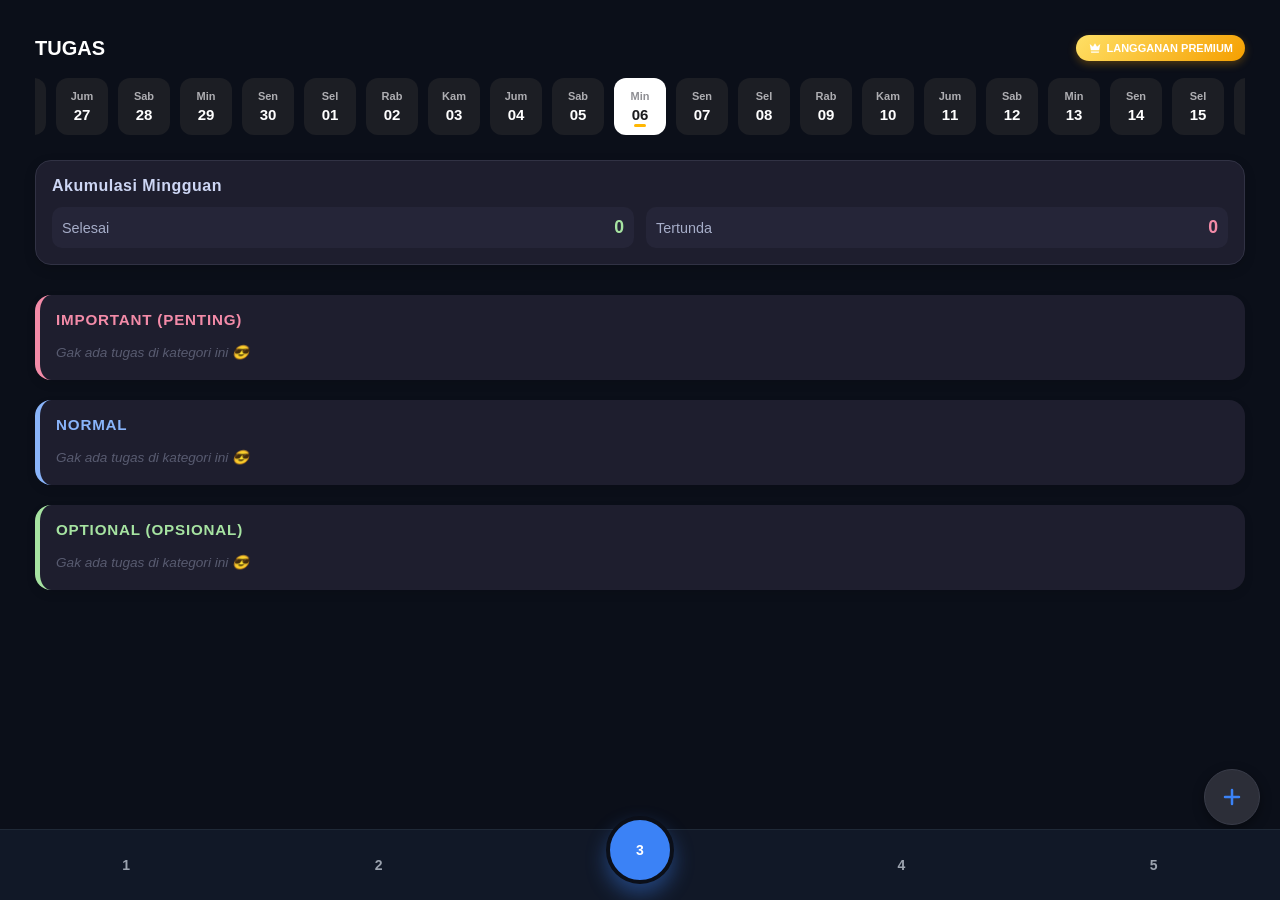
==== commit 75d874e1: "Add files via upload" ====
--- a/index.html
+++ b/index.html
@@ -20,8 +20,8 @@
       <div id="dashboard" class="page-content active">
         <div class="dashboard-calendar-section">
           <div class="calendar-top-bar">
-            <h1 class="calendar-title">Harian</h1>
-            <button class="btn-premium">
+            <h1 class="calendar-title" data-lang="planning">TUGAS</h1>
+            <button class="btn-premium" data-lang="go_premium">
               <svg
                 width="14"
                 height="14"
@@ -40,6 +40,7 @@
             <button
               id="btn-hari-ini"
               class="btn-hari-ini"
+              data-lang="today"
               style="display: none"
             >
               <svg
@@ -60,8 +61,148 @@
             <div id="calendar-wrapper" class="calendar-wrapper"></div>
           </div>
         </div>
-      </div>
-
+
+        <div id="weekly-accumulation-container" class="weekly-box">
+          <h3 data-lang="weekly_progress">Akumulasi Mingguan</h3>
+          <div class="stats-row">
+            <div data-lang="complete">
+              Selesai: <span id="acc-terlaksana">0</span>
+            </div>
+            <div data-lang="pending">
+              Tertunda: <span id="acc-tertunda">0</span>
+            </div>
+          </div>
+        </div>
+        <div id="dashboard-todo-container" class="todo-dashboard-wrapper"></div>
+
+        <!-- ==========================================
+     FAB (TOMBOL TAMBAH TUGAS) & MODAL INPUT
+     ========================================== -->
+
+        <!-- Tombol Tambah Tugas Melayang di Kanan Bawah -->
+        <button id="fab-tambah-tugas" class="fab-tugas">
+          <svg
+            width="24"
+            height="24"
+            viewBox="0 0 24 24"
+            fill="none"
+            stroke="currentColor"
+            stroke-width="2.5"
+            stroke-linecap="round"
+            stroke-linejoin="round"
+          >
+            <line x1="12" y1="5" x2="12" y2="19"></line>
+            <line x1="5" y1="12" x2="19" y2="12"></line>
+          </svg>
+        </button>
+
+        <!-- Overlay / Background Gelap Saat Modal Muncul -->
+        <div id="modal-overlay-tugas" class="modal-overlay">
+          <div class="modal-tugas-konten">
+            <!-- 1. Kolom Input Teks Utama -->
+            <div class="input-grup-utama">
+              <input
+                type="text"
+                id="input-judul-tugas"
+                placeholder="Type Here..."
+                autocomplete="off"
+              />
+            </div>
+
+            <!-- 2. Form Setelan Detail (SEKARANG ULANGI SUDAH DI DALAM KOTAK) -->
+            <div class="panel-setelan-tugas">
+              <!-- Pilihan Kategori -->
+              <div class="baris-setelan">
+                <label data-lang="category">Kategori</label>
+                <select id="setelan-kategori">
+                  <option value="important" selected>Penting</option>
+                  <option value="normal">Normal</option>
+                  <option value="optional">Opsional</option>
+                </select>
+              </div>
+
+              <!-- Pengaturan Tanggal & Waktu -->
+              <div class="baris-setelan ganda">
+                <div class="sub-setelan">
+                  <label data-lang="date">Tanggal</label>
+                  <input type="date" id="setelan-tanggal" />
+                </div>
+                <div class="sub-setelan">
+                  <label data-lang="time">Waktu / Jam</label>
+                  <input type="time" id="setelan-jam" />
+                </div>
+              </div>
+
+              <!-- Pengaturan Pengingat -->
+              <div class="baris-setelan">
+                <label data-lang="reminder">Pengingat</label>
+                <select id="setelan-pengingat">
+                  <option value="none" selected>Tidak ada pengingat</option>
+                  <option value="0">Tepat saat waktu acara</option>
+                  <option value="5">5 Menit sebelum</option>
+                  <option value="15">15 Menit sebelum</option>
+                  <option value="60">1 Jam sebelum</option>
+                </select>
+              </div>
+
+              <!-- 📍 FIX: Menu Ulangi sekarang dikunci di dalam panel abu-abu -->
+              <div class="baris-setelan">
+                <label data-lang="repeat">Ulangi</label>
+                <select id="setelan-ulangi">
+                  <option value="none" selected>Tidak diulangi</option>
+                  <option value="daily">Setiap hari</option>
+                  <option value="weekly">Seminggu sekali</option>
+                  <option value="monthly">Sebulan sekali</option>
+                  <option value="yearly">Setahun sekali</option>
+                  <option value="custom">Kustom (Pilih hari...)</option>
+                </select>
+              </div>
+
+              <!-- Panel Kustom Hari -->
+              <div
+                id="panel-ulangi-kustom"
+                class="baris-setelan-kustom"
+                style="display: none"
+              >
+                <label>Pilih Hari Pengulangan</label>
+                <div class="wrapper-opsi-hari">
+                  <label class="chip-hari"
+                    ><input type="checkbox" value="0" /><span>Min</span></label
+                  >
+                  <label class="chip-hari"
+                    ><input type="checkbox" value="1" /><span>Sen</span></label
+                  >
+                  <label class="chip-hari"
+                    ><input type="checkbox" value="2" /><span>Sel</span></label
+                  >
+                  <label class="chip-hari"
+                    ><input type="checkbox" value="3" /><span>Rab</span></label
+                  >
+                  <label class="chip-hari"
+                    ><input type="checkbox" value="4" /><span>Kam</span></label
+                  >
+                  <label class="chip-hari"
+                    ><input type="checkbox" value="5" /><span>Jum</span></label
+                  >
+                  <label class="chip-hari"
+                    ><input type="checkbox" value="6" /><span>Sab</span></label
+                  >
+                </div>
+              </div>
+            </div>
+
+            <!-- 3. Tombol Aksi Batal & Selesai -->
+            <div class="grup-tombol-aksi">
+              <button id="btn-batal-tugas" class="btn-aksi-batal">BATAL</button>
+              <button id="btn-simpan-tugas" class="btn-aksi-simpan">
+                SELESAI
+              </button>
+            </div>
+          </div>
+        </div>
+      </div>
+
+      <!-- DASHBOARD MONEY SAVE -->
       <div id="page-money" class="page-content">
         <h1>MONEY MANAGER</h1>
       </div>
@@ -263,8 +404,8 @@
               <div class="menu-left" data-lang="weight_unit">Satuan Berat</div>
               <div class="menu-right">
                 <select id="weight-unit">
-                  <option value="kg">kg</option>
-                  <option value="lbs">lbs</option>
+                  <option value="kg">KG</option>
+                  <option value="lbs">LBS</option>
                 </select>
               </div>
             </div>
@@ -274,8 +415,8 @@
               <div class="menu-left" data-lang="height_unit">Satuan Tinggi</div>
               <div class="menu-right">
                 <select id="height-unit">
-                  <option value="cm">cm</option>
-                  <option value="ft">ft</option>
+                  <option value="cm">CM</option>
+                  <option value="ft">FT</option>
                 </select>
               </div>
             </div>
--- a/Side.css
+++ b/Side.css
@@ -1,5 +1,3 @@
-
-
 body {
   margin: 0;
   padding: 0;
@@ -137,12 +135,19 @@
   overflow-x: auto;
   scroll-behavior: smooth;
   gap: 10px;
-  width: 100%;
+  flex: 1; /* KUNCI: Mengambil sisa ruang yang tersedia secara dinamis */
+  width: auto; /* KUNCI: Jangan dipaksa 100% lagi biar gak nabrak tombol */
+  min-width: 0; /* KUNCI: Mencegah konten melar raksasa keluar layar */
   padding: 5px 0;
   -webkit-overflow-scrolling: touch;
 }
-.calendar-wrapper::-webkit-scrollbar { display: none; }
-    .calendar-wrapper { -ms-overflow-style: none; scrollbar-width: none; }
+.calendar-wrapper::-webkit-scrollbar {
+  display: none;
+}
+.calendar-wrapper {
+  -ms-overflow-style: none;
+  scrollbar-width: none;
+}
 
 /* Kartu Tanggal Biasa / Tidak Dipilih (Dark Mode) */
 .date-card {
@@ -195,7 +200,6 @@
   border-radius: 2px;
 }
 
-
 /* ==========================================
    ☀️ ADAPTASI KHUSUS SAAT LIGHT MODE (.light-mode)
    ========================================== */
@@ -247,6 +251,679 @@
   -webkit-tap-highlight-color: transparent;
 }
 
+/* ==========================================
+   STYLE FITUR TAMBAH TUGAS (FAB & MODAL)
+   ========================================== */
+
+/* Tombol Melayang (FAB) - Menyesuaikan posisi di atas bottom nav */
+.fab-tugas {
+  position: fixed;
+  bottom: 75px; /* Berada pas di atas Nav Bar kamu */
+  right: 20px;
+  width: 56px;
+  height: 56px;
+  border-radius: 50%;
+  background-color: #2c2e38; /* Matching dengan warna background card */
+  color: #3b82f6; /* Warna ikon aksen biru kalem, gak mencolok */
+  border: 1px solid #3a3d4a;
+  display: flex;
+  align-items: center;
+  justify-content: center;
+  box-shadow: 0 4px 12px rgba(0, 0, 0, 0.4);
+  cursor: pointer;
+  z-index: 99;
+  transition:
+    transform 0.2s ease,
+    background-color 0.2s ease;
+  -webkit-tap-highlight-color: transparent;
+}
+
+.fab-tugas:active {
+  transform: scale(0.9);
+  background-color: #22242c;
+}
+
+/* Overlay Latar Belakang Modal */
+.modal-overlay {
+  position: fixed;
+  top: 0;
+  left: 0;
+  width: 100%;
+  height: 100%;
+  background-color: rgba(0, 0, 0, 0.6);
+  z-index: 100;
+  display: flex;
+  align-items: flex-end; /* Memunculkan modal dari bawah layar */
+  opacity: 0;
+  pointer-events: none;
+  transition: opacity 0.3s ease;
+}
+
+.modal-overlay.aktif {
+  opacity: 1;
+  pointer-events: auto;
+}
+
+/* Konten Lembar Modal (Bottom Sheet Style) */
+.modal-tugas-konten {
+  width: 100%;
+  background-color: #1c1e24;
+  border-top-left-radius: 20px;
+  border-top-right-radius: 20px;
+  padding: 20px;
+  padding-bottom: 75px;
+  box-shadow: 0 -4px 20px rgba(0, 0, 0, 0.5);
+  transform: translateY(100%);
+  transition: transform 0.3s ease;
+  max-height: 85vh;
+  overflow-y: auto;
+  box-sizing: border-box;
+}
+
+.modal-overlay.aktif .modal-tugas-konten {
+  transform: translateY(0);
+}
+
+/* Input Judul Tugas Utama */
+.input-grup-utama input {
+  width: 100%;
+  background-color: #2c2e38;
+  border: 1px solid #3a3d4a;
+  border-radius: 12px;
+  padding: 14px 16px;
+  color: #ffffff;
+  font-size: 16px;
+  outline: none;
+  box-sizing: border-box;
+}
+
+/* Panel Setelan/Pengaturan di dalam Modal */
+.panel-setelan-tugas {
+  margin-top: 20px;
+  background-color: #2c2e38;
+  border-radius: 12px;
+  padding: 8px 16px;
+}
+
+.baris-setelan {
+  display: flex;
+  flex-direction: column;
+  padding: 12px 0;
+  border-bottom: 1px solid #3a3d4a;
+}
+
+.baris-setelan:last-child {
+  border-bottom: none;
+}
+
+.baris-setelan.ganda {
+  flex-direction: row;
+  gap: 16px;
+}
+
+.sub-setelan {
+  flex: 1;
+  display: flex;
+  flex-direction: column;
+}
+
+.panel-setelan-tugas label {
+  font-size: 12px;
+  color: #8e8e93;
+  margin-bottom: 6px;
+  font-weight: 500;
+}
+
+/* ==========================================
+   STYLE PANEL ULANGI KUSTOM (CHIPS HARI)
+   ========================================== */
+
+.baris-setelan-kustom {
+  padding: 12px 0;
+  border-top: 1px dashed #3a3d4a;
+  display: flex;
+  flex-direction: column;
+  gap: 8px;
+}
+
+.wrapper-opsi-hari {
+  display: flex;
+  justify-content: space-between;
+  gap: 6px;
+  margin-top: 4px;
+}
+
+.chip-hari {
+  flex: 1;
+  text-align: center;
+  cursor: pointer;
+  -webkit-tap-highlight-color: transparent;
+}
+
+/* Sembunyikan kotak checkbox aslinya */
+.chip-hari input {
+  display: none !important;
+}
+
+/* Ubah checkbox menjadi tombol bulat/kotak modern senada dark mode */
+.chip-hari span {
+  display: block;
+  padding: 8px 0;
+  background-color: #1c1e24;
+  color: #a1a1aa;
+  border: 1px solid #3a3d4a;
+  border-radius: 8px;
+  font-size: 12px;
+  font-weight: 600;
+  transition: all 0.2s ease;
+}
+
+/* Efek pas tombol harinya aktif dipilih */
+.chip-hari input:checked + span {
+  background-color: #3b82f6; /* Warna biru aksen app kamu */
+  border-color: #3b82f6;
+  color: #ffffff;
+  box-shadow: 0 0 8px rgba(59, 130, 246, 0.4);
+}
+
+/* ☀️ Penyesuaian untuk Light Mode */
+body.light-mode .baris-setelan-kustom {
+  border-top-color: #e5e7eb;
+}
+body.light-mode .chip-hari span {
+  background-color: #ffffff;
+  color: #48484a;
+  border-color: #d1d1d6;
+}
+body.light-mode .chip-hari input:checked + span {
+  background-color: #3b82f6;
+  color: #ffffff;
+  border-color: #3b82f6;
+}
+
+/* Input & Dropdown Khusus di Dalam Modal */
+.panel-setelan-tugas select,
+.panel-setelan-tugas input {
+  background-color: #1c1e24 !important;
+  color: #ffffff !important;
+  border: 1px solid #3a3d4a !important;
+  border-radius: 8px;
+  padding: 8px;
+  font-size: 14px;
+  outline: none;
+  box-sizing: border-box;
+  width: 100%;
+}
+
+/* Area Tombol Aksi */
+.grup-tombol-aksi {
+  display: flex;
+  justify-content: flex-end;
+  gap: 16px;
+  margin-top: 24px;
+  padding-bottom: 10px;
+}
+
+.btn-aksi-batal,
+.btn-aksi-simpan {
+  background: none;
+  border: none;
+  font-size: 14px;
+  font-weight: 700;
+  cursor: pointer;
+  padding: 10px 16px;
+  border-radius: 8px;
+  transition: background-color 0.2s;
+}
+
+.btn-aksi-batal {
+  color: #9ca3af;
+}
+
+.btn-aksi-simpan {
+  color: #3b82f6;
+}
+
+.btn-aksi-batal:active,
+.btn-aksi-simpan:active {
+  background-color: rgba(255, 255, 255, 0.05);
+}
+
+/* ☀️ RESPONSIVE UNTUK LIGHT MODE (.light-mode) */
+body.light-mode .fab-tugas {
+  background-color: #ffffff;
+  border-color: #e5e7eb;
+  box-shadow: 0 4px 12px rgba(0, 0, 0, 0.1);
+}
+body.light-mode .modal-tugas-konten {
+  background-color: #ffffff;
+}
+body.light-mode .input-grup-utama input,
+body.light-mode .panel-setelan-tugas {
+  background-color: #f2f2f7;
+  border-color: #e5e7eb;
+  color: #000000;
+}
+body.light-mode .panel-setelan-tugas select,
+body.light-mode .panel-setelan-tugas input {
+  background-color: #ffffff !important;
+  color: #000000 !important;
+  border-color: #d1d1d6 !important;
+}
+body.light-mode .input-grup-utama input {
+  color: #000000;
+}
+
+/* ==========================================
+   STYLE DAFTAR TUGAS DI DASHBOARD UTAMA
+   ========================================== */
+.todo-dashboard-wrapper {
+  padding: 10px 20px;
+  display: flex;
+  flex-direction: column;
+  gap: 24px;
+  /* Menyisakan ruang di bawah agar tidak tertutup FAB / Nav Bar */
+  margin-bottom: 120px;
+}
+
+/* Grup per klasifikasi */
+.grup-klasifikasi {
+  display: flex;
+  flex-direction: column;
+  gap: 10px;
+}
+
+/* Label Judul Kategori */
+.judul-kategori {
+  font-size: 12px;
+  font-weight: 800;
+  letter-spacing: 0.8px;
+  text-transform: uppercase;
+  margin-bottom: 2px;
+}
+.judul-kategori.important {
+  color: #ef4444;
+} /* Merah membara */
+.judul-kategori.normal {
+  color: #3b82f6;
+} /* Biru kalem */
+.judul-kategori.optional {
+  color: #9ca3af;
+} /* Abu-abu santai */
+
+/* Desain Kartu Tugas */
+.card-tugas {
+  background-color: #2c2e38;
+  border: 1px solid #3a3d4a;
+  border-radius: 14px;
+  padding: 14px 16px;
+  display: flex;
+  align-items: center;
+  justify-content: space-between;
+  box-shadow: 0 4px 10px rgba(0, 0, 0, 0.15);
+  transition:
+    opacity 0.2s ease,
+    transform 0.2s ease;
+}
+
+/* Efek Garis Samping Sesuai Klasifikasi */
+.card-tugas.important {
+  border-left: 4px solid #ef4444;
+}
+.card-tugas.normal {
+  border-left: 4px solid #3b82f6;
+}
+.card-tugas.optional {
+  border-left: 4px solid #9ca3af;
+}
+
+.info-tugas {
+  display: flex;
+  flex-direction: column;
+  gap: 4px;
+}
+
+.text-judul-tugas {
+  font-size: 15px;
+  color: #ffffff;
+  font-weight: 500;
+}
+
+.text-waktu-tugas {
+  font-size: 12px;
+  color: #8e8e93;
+}
+
+/* Tombol Checkbox Lingkaran Modern di Kanan */
+.btn-cek-tugas {
+  width: 22px;
+  height: 22px;
+  border-radius: 50%;
+  border: 2px solid #4a4d5a;
+  background: none;
+  cursor: pointer;
+  display: flex;
+  align-items: center;
+  justify-content: center;
+  transition: all 0.2s ease;
+  padding: 0;
+}
+
+/* Style saat tugas sudah selesai dicentang */
+.card-tugas.selesai {
+  opacity: 0.5;
+}
+.card-tugas.selesai .text-judul-tugas {
+  text-decoration: line-through;
+  color: #8e8e93;
+}
+.card-tugas.selesai .btn-cek-tugas {
+  background-color: #3b82f6;
+  border-color: #3b82f6;
+}
+.card-tugas.selesai .btn-cek-tugas::after {
+  content: "✓";
+  color: #ffffff;
+  font-size: 12px;
+  font-weight: bold;
+}
+
+/* ☀️ Penyesuaian Light Mode */
+body.light-mode .card-tugas {
+  background-color: #ffffff;
+  border-color: #e5e7eb;
+  box-shadow: 0 2px 8px rgba(0, 0, 0, 0.06);
+}
+body.light-mode .text-judul-tugas {
+  color: #000000;
+}
+body.light-mode .btn-cek-tugas {
+  border-color: #c7c7cc;
+}
+
+/* Wrapper aksi di kanan kartu tugas */
+.aksi-tugas-wrapper {
+  display: flex;
+  align-items: center;
+  gap: 14px;
+}
+
+/* Tombol Hapus transparan, hanya muncul icon merah */
+.btn-hapus-tugas {
+  background: none;
+  border: none;
+  cursor: pointer;
+  padding: 4px;
+  display: flex;
+  align-items: center;
+  justify-content: center;
+  transition: transform 0.2s ease;
+}
+
+.btn-hapus-tugas:active {
+  transform: scale(0.85);
+}
+
+/* ==========================================================================
+   WIDGET AKUMULASI MINGGUAN
+   ========================================================================== */
+.weekly-box {
+  background: #1e1e2e;
+  border: 1px solid #313244;
+  border-radius: 16px;
+  padding: 16px;
+  margin: 15px;
+  box-shadow: 0 4px 12px rgba(0, 0, 0, 0.15);
+  transition: all 0.3s ease;
+}
+
+.weekly-box h3 {
+  margin-top: 0;
+  margin-bottom: 12px;
+  font-size: 1rem;
+  color: #cdd6f4;
+  letter-spacing: 0.5px;
+}
+
+.stats-row {
+  display: flex;
+  justify-content: space-between;
+  gap: 12px;
+}
+
+.stats-row div {
+  flex: 1;
+  background: #252538;
+  padding: 10px;
+  border-radius: 10px;
+  font-size: 0.9rem;
+  color: #a6adc8;
+  display: flex;
+  justify-content: space-between;
+  align-items: center;
+}
+
+/* Pewarnaan Angka Stats */
+#acc-terlaksana {
+  color: #a6e3a1; /* Hijau */
+  font-weight: bold;
+  font-size: 1.1rem;
+}
+
+#acc-tertunda {
+  color: #f38ba8; /* Merah/Pink */
+  font-weight: bold;
+  font-size: 1.1rem;
+}
+
+/* ==========================================================================
+   BOX KATEGORI PERMANEN & LIST TUGAS
+   ========================================================================== */
+#dashboard-todo-container {
+  display: flex;
+  flex-direction: column;
+  gap: 20px;
+  padding: 15px;
+}
+
+/* Wadah Besar Setiap Kategori */
+.box-kategori-permanen {
+  background: #1e1e2e;
+  border-radius: 16px;
+  padding: 16px;
+  border-left: 5px solid #45475a; /* Default border */
+  box-shadow: 0 4px 10px rgba(0, 0, 0, 0.1);
+}
+
+/* Efek Stabilo Pinggir Berdasarkan Kategori */
+.wadah-important {
+  border-left-color: #f38ba8;
+} /* Merah */
+.wadah-normal {
+  border-left-color: #89b4fa;
+} /* Biru */
+.wadah-optional {
+  border-left-color: #a6e3a1;
+} /* Hijau */
+
+/* Label Judul Kategori */
+.judul-kategori {
+  font-weight: bold;
+  font-size: 0.95rem;
+  margin-bottom: 12px;
+  text-transform: uppercase;
+  letter-spacing: 0.8px;
+}
+
+.judul-kategori.important {
+  color: #f38ba8;
+}
+.judul-kategori.normal {
+  color: #89b4fa;
+}
+.judul-kategori.optional {
+  color: #a6e3a1;
+}
+
+/* Pembungkus Item Tugas di Dalam Box */
+.list-tugas-wrapper {
+  display: flex;
+  flex-direction: column;
+  gap: 10px;
+}
+
+/* Card Item Tugas Mandiri */
+.card-tugas-item {
+  display: flex;
+  justify-content: space-between;
+  align-items: center;
+  background: #252538;
+  padding: 12px 14px;
+  border-radius: 12px;
+  transition:
+    transform 0.2s ease,
+    background 0.2s ease;
+}
+
+.card-tugas-item:hover {
+  transform: translateX(2px);
+  background: #2b2b40;
+}
+
+/* Detail Teks di Dalam Card */
+.info-tugas {
+  display: flex;
+  flex-direction: column;
+  gap: 4px;
+}
+
+.text-judul-tugas {
+  font-size: 0.95rem;
+  color: #cdd6f4;
+  font-weight: 500;
+}
+
+.text-waktu-tugas {
+  font-size: 0.8rem;
+  color: #bac2de;
+}
+
+/* Wrapper Tombol Aksi */
+.aksi-tugas-wrapper {
+  display: flex;
+  align-items: center;
+  gap: 12px;
+}
+
+/* Tombol Hapus */
+.btn-hapus-tugas {
+  background: none;
+  border: none;
+  cursor: pointer;
+  padding: 4px;
+  display: flex;
+  align-items: center;
+  justify-content: center;
+  border-radius: 6px;
+  transition: background 0.2s;
+}
+
+.btn-hapus-tugas:hover {
+  background: rgba(239, 68, 68, 0.1);
+}
+
+/* Custom Checkbox Buat Selesai Tugas */
+.btn-cek-tugas {
+  width: 22px;
+  height: 22px;
+  border: 2px solid #585b70;
+  border-radius: 50%;
+  background: transparent;
+  cursor: pointer;
+  position: relative;
+  transition: all 0.2s ease;
+}
+
+.btn-cek-tugas:hover {
+  border-color: #a6e3a1;
+  background: rgba(166, 227, 161, 0.1);
+}
+
+/* ==========================================
+   STATE KETIKA TUGAS SELESAI (DONE)
+   ========================================== */
+.card-tugas-item.selesai {
+  opacity: 0.5;
+}
+
+.card-tugas-item.selesai .text-judul-tugas {
+  text-decoration: line-through;
+  color: #7f849c;
+}
+
+.card-tugas-item.selesai .btn-cek-tugas {
+  background: #a6e3a1;
+  border-color: #a6e3a1;
+}
+
+/* Simbol centang di dalam tombol lingkaran */
+.card-tugas-item.selesai .btn-cek-tugas::after {
+  content: "✓";
+  position: absolute;
+  top: 50%;
+  left: 50%;
+  transform: translate(-50%, -50%);
+  color: #11111b;
+  font-size: 12px;
+  font-weight: bold;
+}
+
+/* Placeholder saat data kosong */
+.tugas-kosong-placeholder {
+  font-size: 0.85rem;
+  color: #585b70;
+  font-style: italic;
+  padding: 4px 0;
+}
+
+/* ==========================================================================
+   AKOMODASI LIGHT MODE SINKRONISASI
+   ========================================================================== */
+body.light-mode .weekly-box,
+body.light-mode .box-kategori-permanen {
+  background: #ffffff;
+  border-color: #e2e8f0;
+  box-shadow: 0 4px 10px rgba(0, 0, 0, 0.05);
+}
+
+body.light-mode .weekly-box h3 {
+  color: #334155;
+}
+
+body.light-mode .stats-row div {
+  background: #f8fafc;
+  color: #64748b;
+}
+
+body.light-mode .card-tugas-item {
+  background: #f1f5f9;
+}
+
+body.light-mode .card-tugas-item:hover {
+  background: #e2e8f0;
+}
+
+body.light-mode .text-judul-tugas {
+  color: #0f172a;
+}
+
+body.light-mode .text-waktu-tugas {
+  color: #64748b;
+}
+
+body.light-mode .tugas-kosong-placeholder {
+  color: #94a3b8;
+}
 
 /* ==========================================
    MENU PROFIL
@@ -678,3 +1355,42 @@
 .switch input:checked + .slider:before {
   transform: translateX(22px);
 }
+
+/* ==========================================
+   STYLING BOX PILIHAN BAHASA DAN ALAT UKUR
+   ========================================== */
+
+/* 🌙 KONDISI DEFAULT (DARK MODE) */
+select {
+  background-color: #2c2e38 !important; /* Warna abu gelap biar matching dengan card-nya */
+  color: #ffffff !important; /* Warna teks jadi putih bersih */
+  border: 1px solid #3a3d4a !important; /* Border tipis biar tegas tapi soft */
+  border-radius: 6px;
+  padding: 4px 8px;
+  font-size: 13px;
+  font-weight: 600;
+  outline: none;
+  cursor: pointer;
+  transition: all 0.2s ease;
+
+  /* Hilangkan efek biru pas di-tap di HP */
+  -webkit-tap-highlight-color: transparent;
+}
+
+/* Biar pas diklik, opsi di dalamnya juga gak rusak warnanya */
+select option {
+  background-color: #1c1e24;
+  color: #ffffff;
+}
+
+/* ☀️ KONDISI SAAT LIGHT MODE (.light-mode) */
+body.light-mode select {
+  background-color: #ffffff !important; /* Kembali jadi putih bersih */
+  color: #1c1c1e !important; /* Teks berubah jadi hitam/gelap */
+  border: 1px solid #d1d1d6 !important; /* Border abu-abu terang khas iOS */
+}
+
+body.light-mode select option {
+  background-color: #ffffff;
+  color: #1c1c1e;
+}
